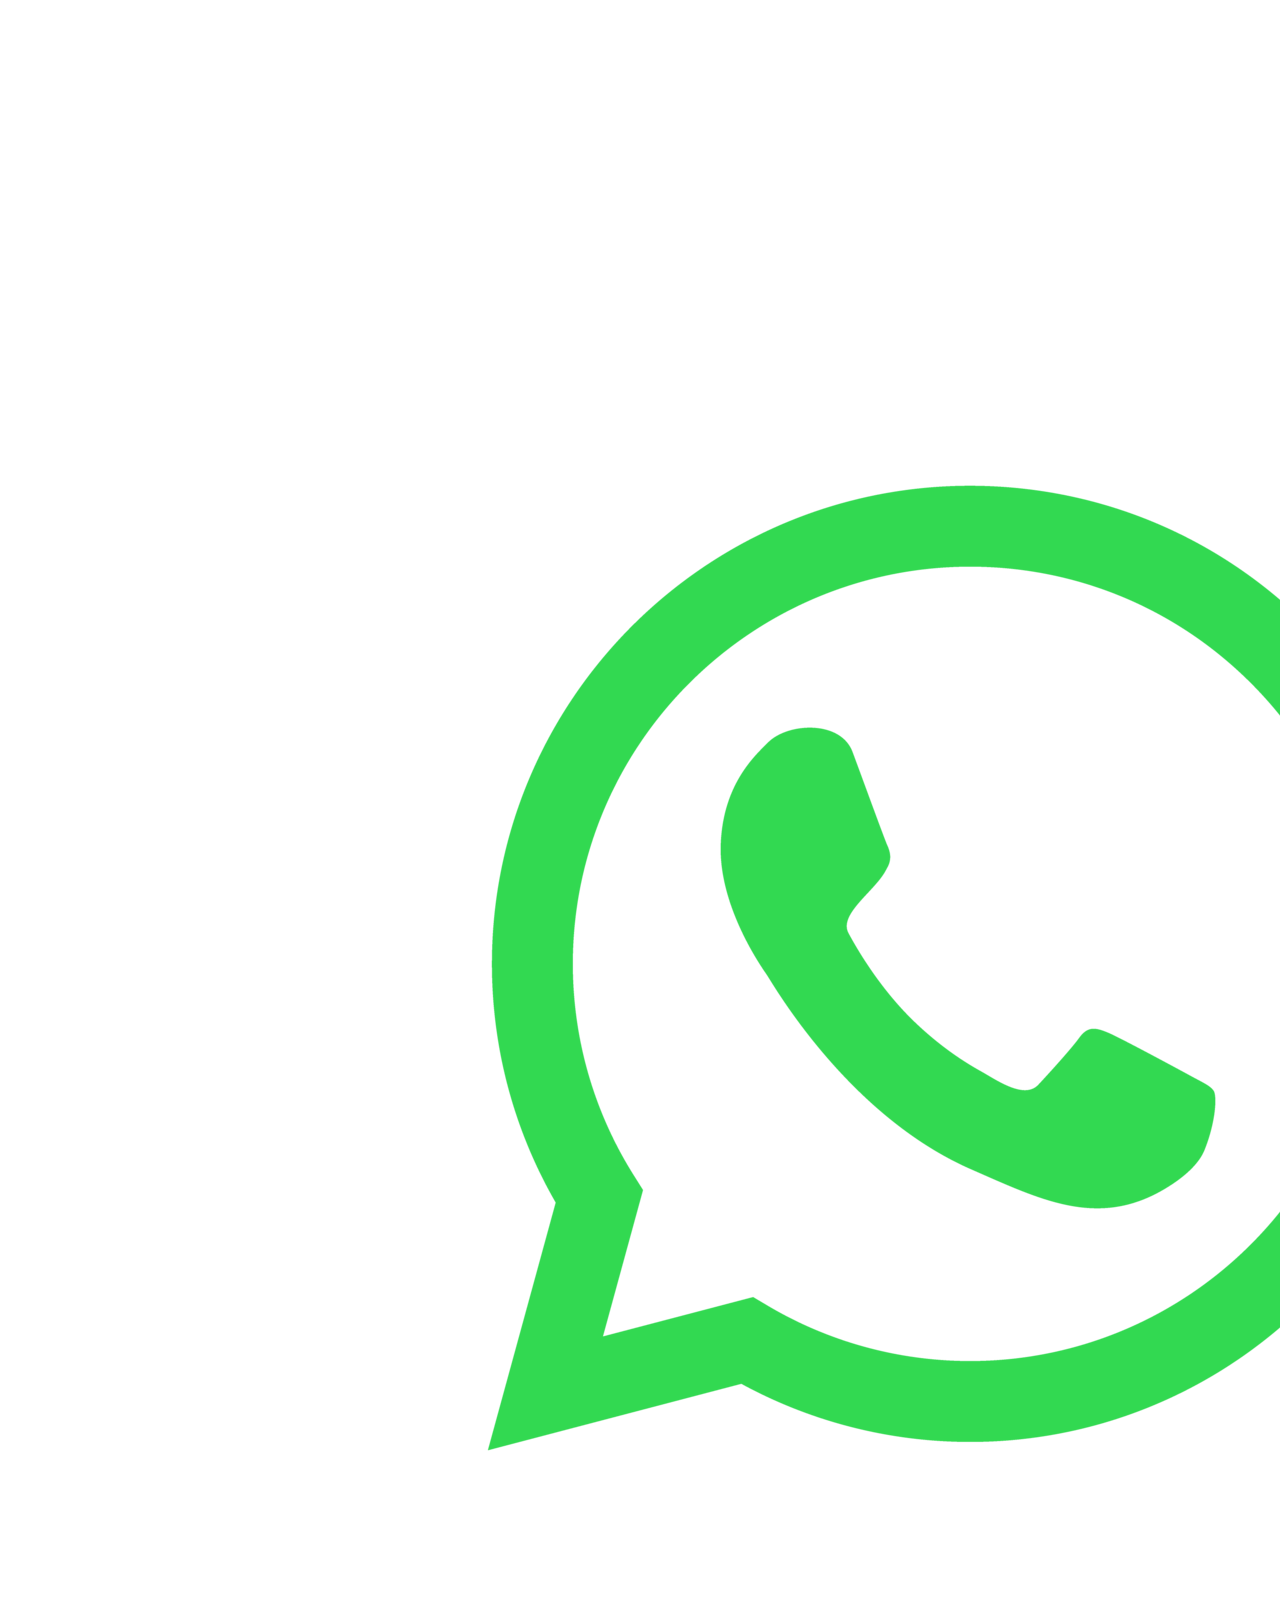
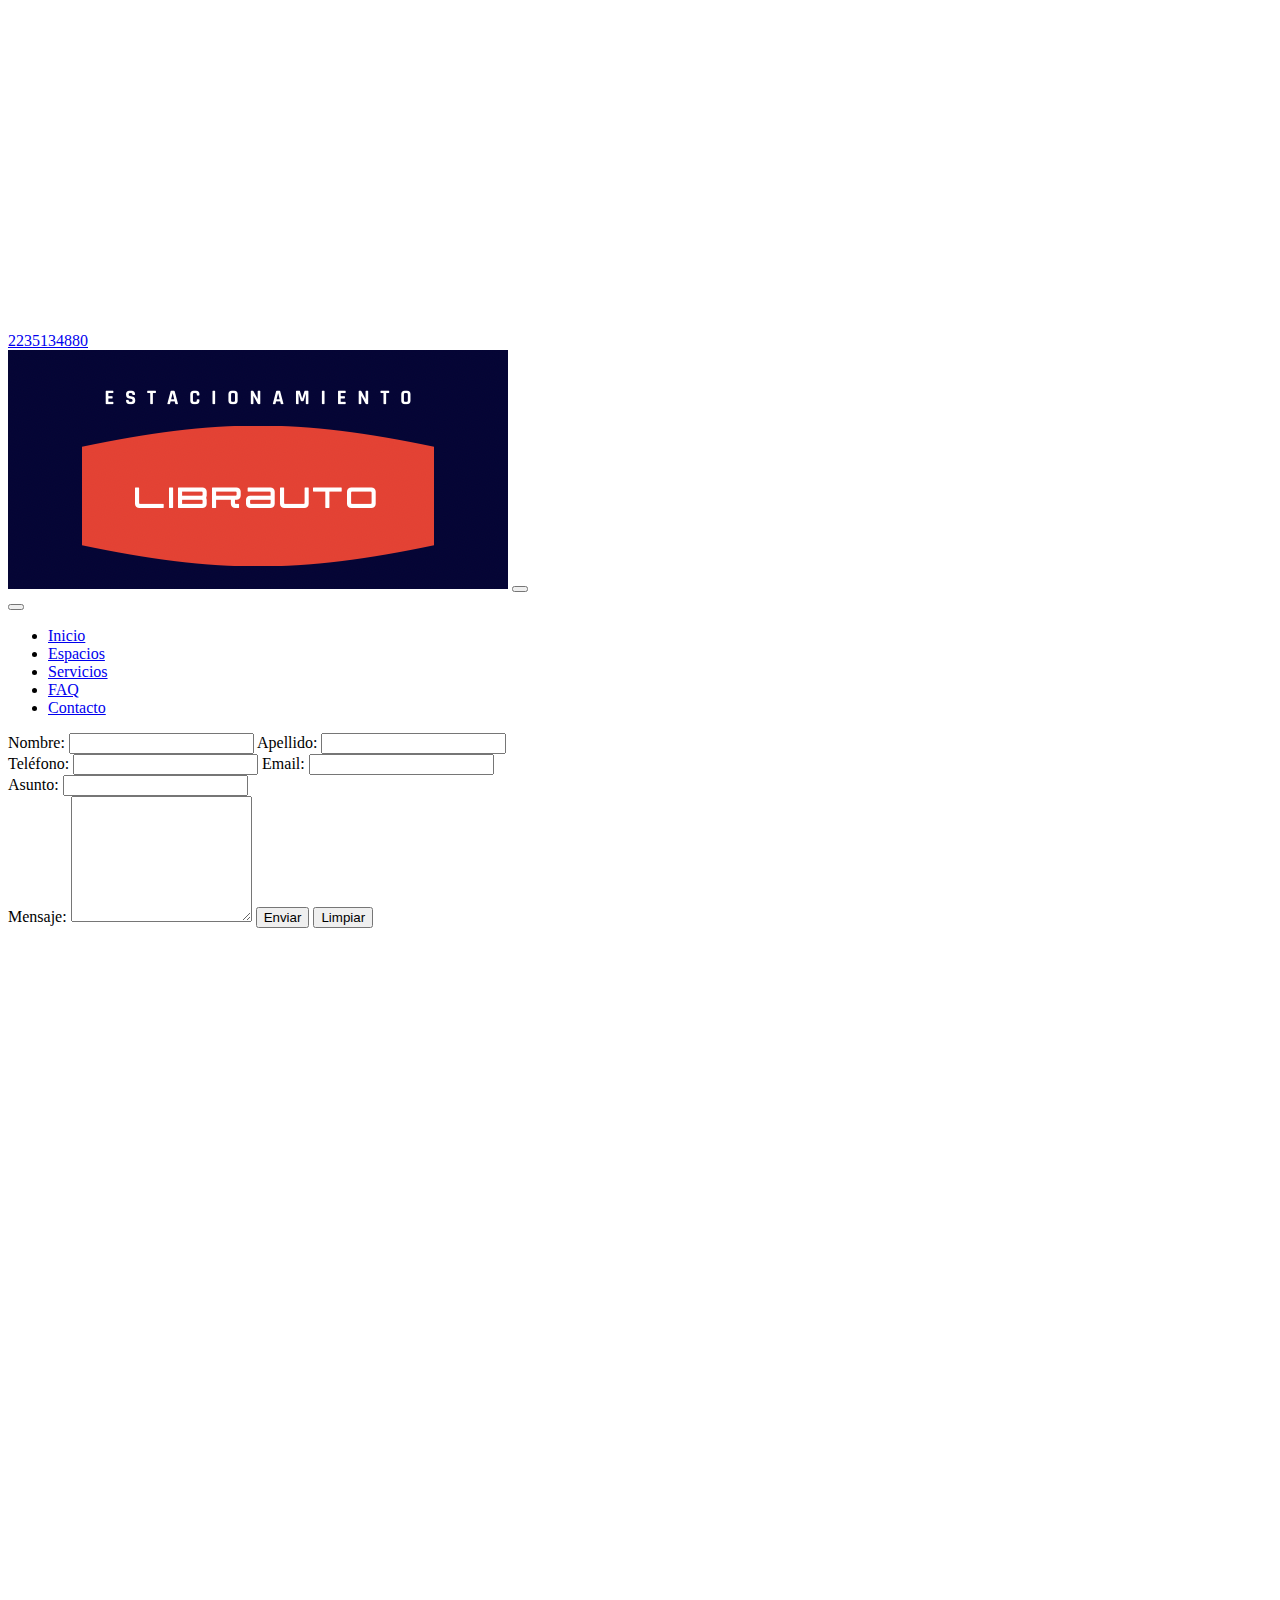
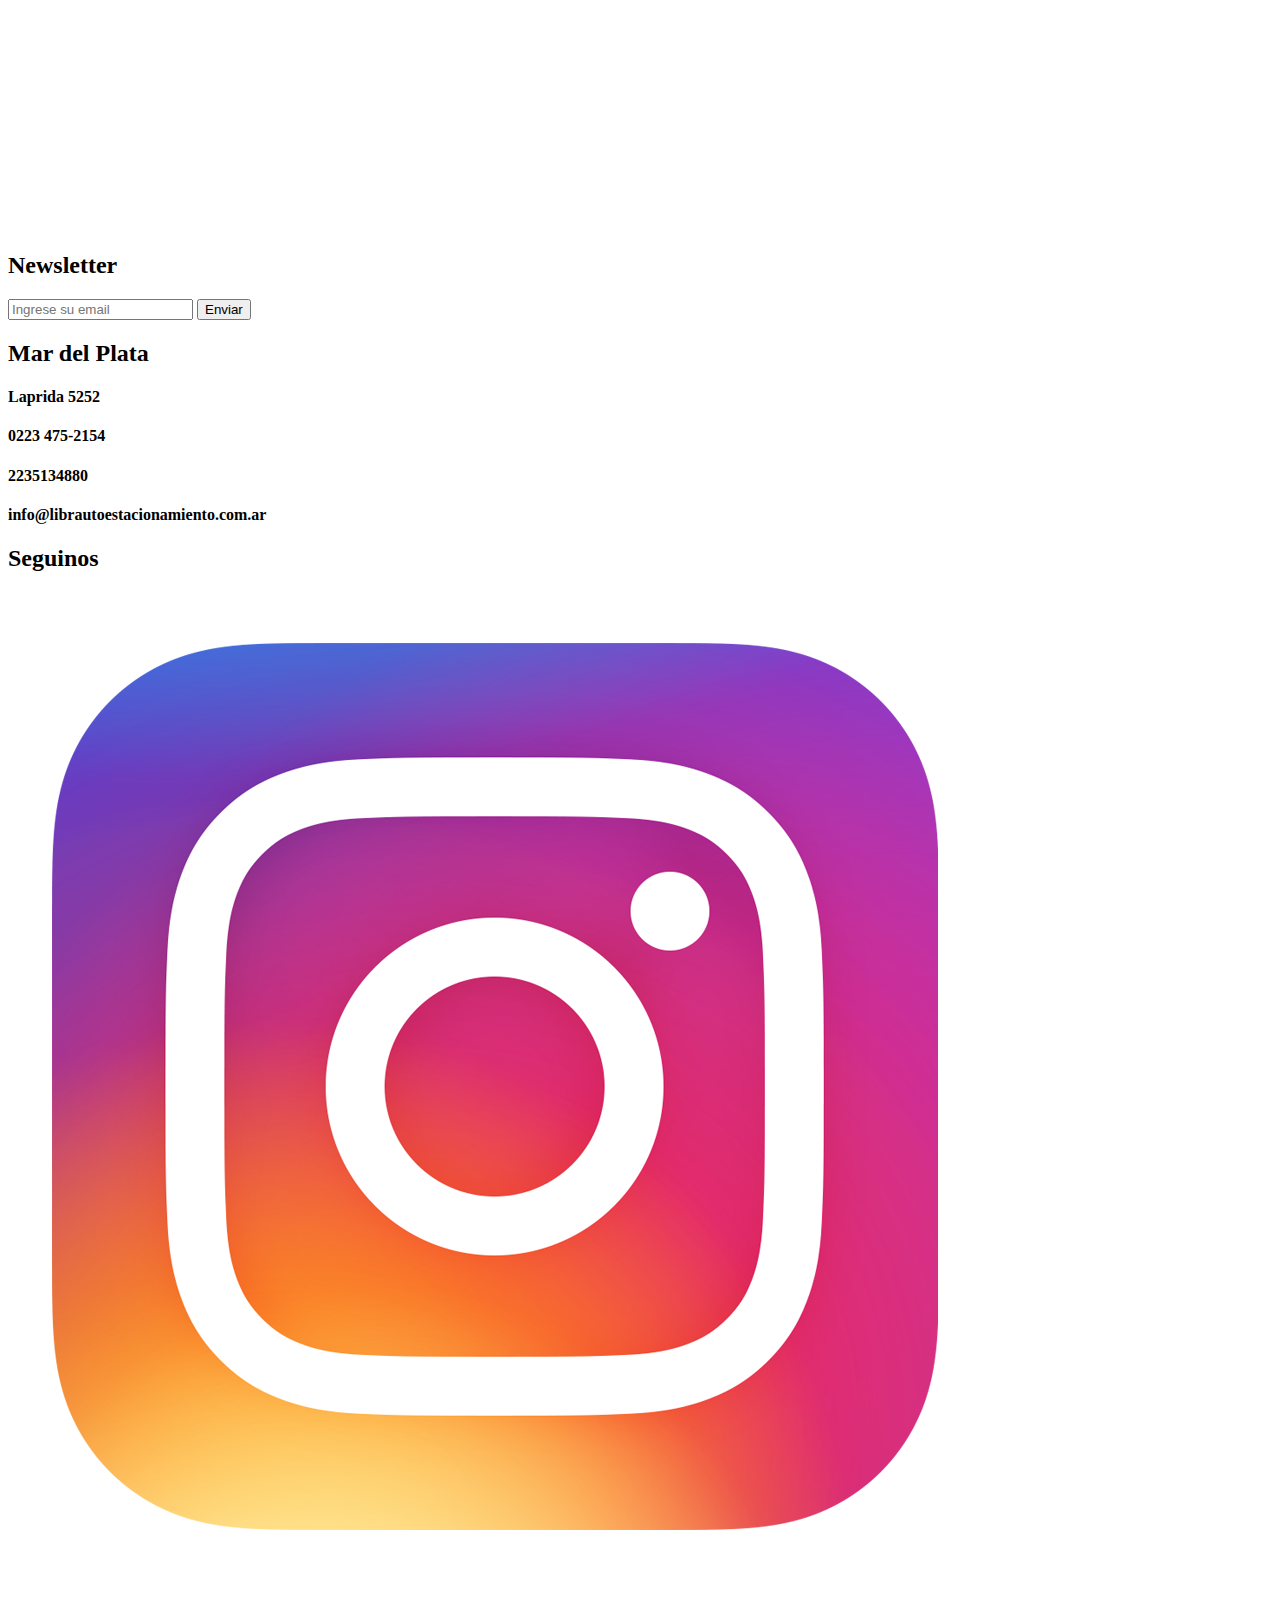
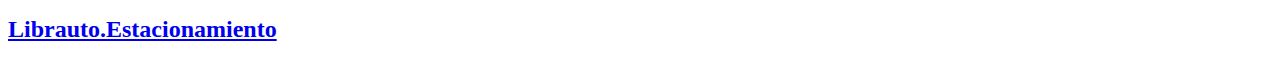
==== pages/Contacto.html @ 682a1586 "Se agregaron meta description y keywords en los htmls" ====
<!DOCTYPE html>
<html lang="en">
<head>
    <meta charset="UTF-8">
    <meta name="viewport" content="width=device-width, initial-scale=1.0">
    <link href="https://cdn.jsdelivr.net/npm/bootstrap@5.3.2/dist/css/bootstrap.min.css" rel="stylesheet" integrity="sha384-T3c6CoIi6uLrA9TneNEoa7RxnatzjcDSCmG1MXxSR1GAsXEV/Dwwykc2MPK8M2HN" crossorigin="anonymous">
    <title>Contacto - Estacionamiento Librauto</title>
    <meta name="description" content="Contáctanos para obtener más información sobre nuestros servicios de estacionamiento y seguridad! Estamos aquí para responder a tus preguntas y necesidades.">
    <meta name="keywords" content="Contacto estacionamiento, Información de contacto, Servicios de estacionamiento, Consultas de estacionamiento, Contactar con nosotros.">
    <link rel="shortcut icon" href="../favicon.ico" type="image/x-icon">
    <link rel="stylesheet" href="../styles/styles.css">
    <link rel="stylesheet"href="https://cdnjs.cloudflare.com/ajax/libs/animate.css/4.1.1/animate.min.css"/>
</head>
<body>
    <header class="header">
        <nav class="navbar navbar-dark navbar-custom fixed-top">
            <div class="container-fluid">
                <div class="d-flex align-items-center">
                    <a href="https://api.whatsapp.com/send?phone=+5492235134880&text=¡Hola! Estoy interesado en el servicio." target="_blank">
                        <img src="../imagenes/whatsapp-logo-whatsapp-icon-whatsapp-transparent-free-png.webp" alt="Logo de WhatsApp" class="logowhatsapp animate__animated animate__pulse">
                    </a>
                    <a href="https://api.whatsapp.com/send?phone=+5492235134880&text=¡Hola! Estoy interesado en el servicio." target="_blank" class="telefono">2235134880</a>
                </div>
                <a class="navbar-brand" href="../index.html"><img src="../imagenes/Logo principal.png" alt="Logo de Estacionamiento" class="logoprincipal"></a>
                <button class="navbar-toggler" type="button" data-bs-toggle="offcanvas" data-bs-target="#offcanvasDarkNavbar" aria-controls="offcanvasDarkNavbar" aria-label="Toggle navigation">
                    <span class="navbar-toggler-icon"></span>
                </button>
              <div class="offcanvas offcanvas-end text-bg-dark" tabindex="-1" id="offcanvasDarkNavbar" aria-labelledby="offcanvasDarkNavbarLabel">
                <div class="offcanvas-header">
                  <button type="button" class="btn-close btn-close-white" data-bs-dismiss="offcanvas" aria-label="Close"></button>
                </div>
                <div class="offcanvas-body">
                  <ul class="navbar-nav justify-content-end flex-grow-1 pe-3">
                    <li class="nav-item">
                      <a class="nav-link" aria-current="page" href="../index.html">Inicio</a>
                    </li>
                    <li class="nav-item">
                      <a class="nav-link" href="../pages/Espacios.html">Espacios</a>
                    </li>
                    <li class="nav-item">
                        <a class="nav-link" href="../pages/Servicios.html">Servicios</a>
                    </li>
                    <li class="nav-item">
                        <a class="nav-link" href="../pages/FAQ.html">FAQ</a>
                    </li>
                    <li class="nav-item">
                        <a class="nav-link active" href="../pages/Contacto.html">Contacto</a>
                    </li>
                  </ul>
                </div>
              </div>
            </div>
          </nav>
    </header>
    <main >
       <div class="main-contact">
        <form action="">
            <label for="nombre">Nombre:</label>
            <input type="text" id="nombre" name="nombre" required>
            <label for="apellido">Apellido:</label>
            <input type="text" id="apellido" name="apellido" required>
            <br>
            <label for="telefono">Teléfono:</label>
            <input type="tel" id="telefono" name="telefono" required>
            <label for="email">Email:</label>
            <input type="email" id="email" name="email" required>
            <br>
            <label for="asunto">Asunto:</label>
            <input type="text" id="asunto" name="asunto" required>
            <br>
            <label for="mensaje">Mensaje:</label>
            <textarea id="mensaje" name="mensaje" rows="8" required></textarea>
            <input type="submit" value="Enviar">
            <input type="reset" value="Limpiar">
        </form>
        <iframe src="https://www.google.com/maps/embed?pb=!1m18!1m12!1m3!1d3143.524740063684!2d-57.581025949088115!3d-38.01154457319021!2m3!1f0!2f0!3f0!3m2!1i1024!2i768!4f13.1!3m3!1m2!1s0x9584deb89de830d3%3A0xe1a0d402e5dc899!2sLaprida%205252%2C%20B7602FMB%20Mar%20del%20Plata%2C%20Provincia%20de%20Buenos%20Aires!5e0!3m2!1ses!2sar!4v1694803906794!5m2!1ses!2sar" width="1280" height="900" style="border:0;" allowfullscreen="" loading="lazy" referrerpolicy="no-referrer-when-downgrade" class=" iframe"></iframe>
       </div>
    </main>
    <footer class="footer">
        <section class="div-footer">
            <article class="newsletter">
                <h2>Newsletter</h2>
                <form action="" class="newsletter-form">
                    <input type="email" placeholder="Ingrese su email">
                    <input type="submit" value="Enviar" class="boton-enviar-newslleter">
                </form>
            </article>
            <article class="contacto">
                <h2>Mar del Plata</h2>
                <h4>Laprida 5252</h4>
                <h4>0223 475-2154</h4>
                <h4>2235134880</h4>
                <h4>info@librautoestacionamiento.com.ar</h4>
            </article>
            <article class="redes-sociales">
                <h2>Seguinos</h2>
                <div class="redes-content">
                    <a href="https://www.instagram.com" target="_blank">
                        <img src="../imagenes/instagram logo.png" alt="Instagram"></a>
                    <a href="https://www.instagram.com" target="_blank" class="instagramuser"><h2>Librauto.Estacionamiento</h2></a>
                </div>
            </article>
        </section>
    </footer>
    <script src="https://cdn.jsdelivr.net/npm/bootstrap@5.3.2/dist/js/bootstrap.bundle.min.js" integrity="sha384-C6RzsynM9kWDrMNeT87bh95OGNyZPhcTNXj1NW7RuBCsyN/o0jlpcV8Qyq46cDfL" crossorigin="anonymous"></script>
</body>
</html>
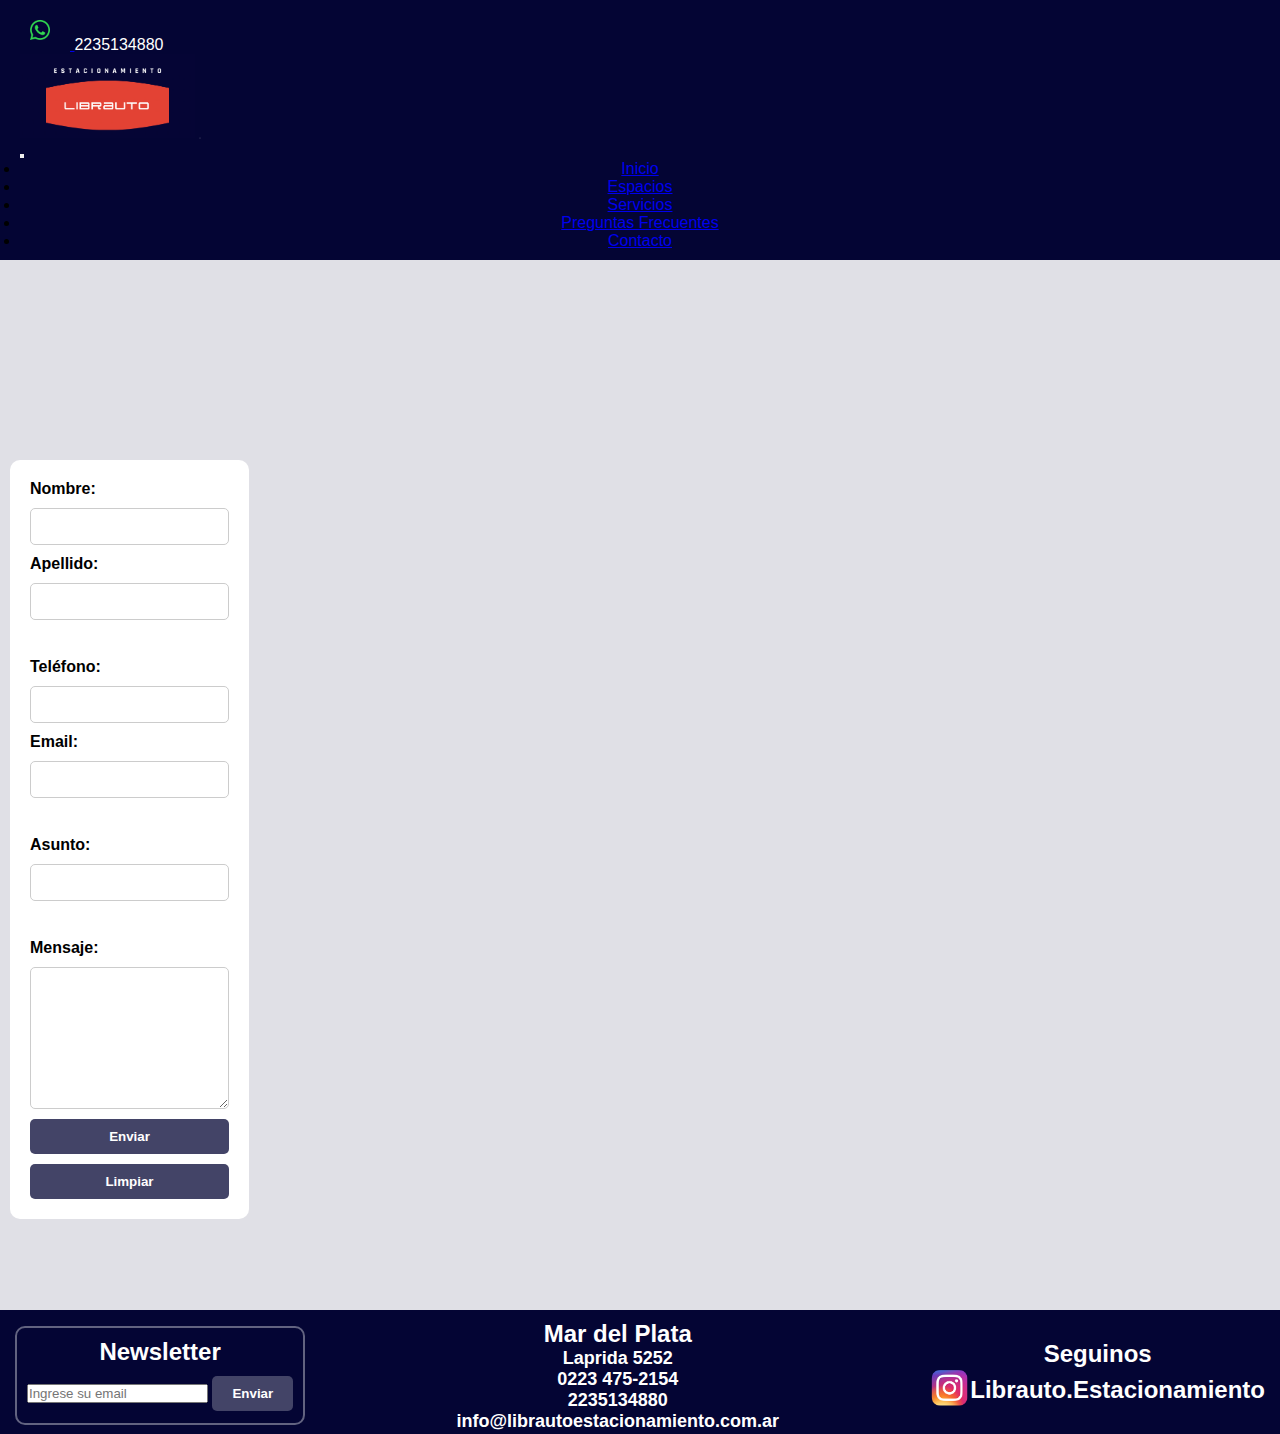
==== commit 0fd77315: "Se corrigio margen blanco que sucedia al plegar el acordeon de FAQ, y se cambio en menu desplegable " ====
--- a/pages/Contacto.html
+++ b/pages/Contacto.html
@@ -5,10 +5,8 @@
     <meta name="viewport" content="width=device-width, initial-scale=1.0">
     <link href="https://cdn.jsdelivr.net/npm/bootstrap@5.3.2/dist/css/bootstrap.min.css" rel="stylesheet" integrity="sha384-T3c6CoIi6uLrA9TneNEoa7RxnatzjcDSCmG1MXxSR1GAsXEV/Dwwykc2MPK8M2HN" crossorigin="anonymous">
     <title>Contacto - Estacionamiento Librauto</title>
-    <meta name="description" content="Contáctanos para obtener más información sobre nuestros servicios de estacionamiento y seguridad! Estamos aquí para responder a tus preguntas y necesidades.">
-    <meta name="keywords" content="Contacto estacionamiento, Información de contacto, Servicios de estacionamiento, Consultas de estacionamiento, Contactar con nosotros.">
     <link rel="shortcut icon" href="../favicon.ico" type="image/x-icon">
-    <link rel="stylesheet" href="../styles/styles.css">
+    <link rel="stylesheet" href="../css/styles.css">
     <link rel="stylesheet"href="https://cdnjs.cloudflare.com/ajax/libs/animate.css/4.1.1/animate.min.css"/>
 </head>
 <body>
@@ -41,7 +39,7 @@
                         <a class="nav-link" href="../pages/Servicios.html">Servicios</a>
                     </li>
                     <li class="nav-item">
-                        <a class="nav-link" href="../pages/FAQ.html">FAQ</a>
+                        <a class="nav-link" href="../pages/FAQ.html">Preguntas Frecuentes</a>
                     </li>
                     <li class="nav-item">
                         <a class="nav-link active" href="../pages/Contacto.html">Contacto</a>
--- a/css/styles.css
+++ b/css/styles.css
@@ -0,0 +1,482 @@
+@charset "UTF-8";
+* {
+  padding: 0;
+  margin: 0;
+  box-sizing: border-box;
+}
+
+body {
+  font-family: "Roboto", sans-serif;
+}
+
+.navbar-custom {
+  background-color: #040534;
+  padding: 10px 20px;
+}
+.navbar-custom .offcanvas-body {
+  background-color: #040534;
+}
+.navbar-custom .offcanvas-body ul.navbar-nav {
+  text-align: center;
+}
+.navbar-custom .offcanvas-header {
+  background-color: #040534;
+}
+.navbar-custom div .navbar-toggler {
+  border: 1px solid #040534;
+  border-radius: 2px;
+}
+.navbar-custom .logoprincipal {
+  height: auto;
+  width: 175px;
+}
+.navbar-custom .logowhatsapp {
+  width: 40px;
+  height: 40px;
+  margin-right: 10px;
+}
+.navbar-custom .logowhatsapp:hover {
+  animation: pulse 0.5s infinite;
+}
+.navbar-custom .telefono {
+  text-decoration: none;
+  color: #fff;
+}
+
+@keyframes pulse {
+  0% {
+    transform: scale(1);
+  }
+  50% {
+    transform: scale(3);
+  }
+  100% {
+    transform: scale(1);
+  }
+}
+/* Diseño footer */
+.footer {
+  background-color: #040534;
+  padding: 10px 15px 2px 15px;
+  color: #fff;
+}
+.footer .div-footer {
+  display: flex;
+  justify-content: space-between;
+  align-items: center;
+}
+.footer .div-footer article h4, .footer .div-footer article h3 {
+  font-size: large;
+}
+.footer .div-footer article h2 {
+  font-size: 1.5rem;
+}
+.footer .div-footer .contacto {
+  text-align: center;
+}
+.footer .div-footer .redes-sociales {
+  text-align: center;
+}
+.footer .div-footer .redes-sociales h2 {
+  text-align: center;
+}
+.footer .div-footer .redes-sociales .redes-content {
+  display: flex;
+  align-items: center;
+  justify-content: center;
+}
+.footer .div-footer .redes-sociales .redes-content h3 {
+  margin-right: 10px;
+}
+.footer .div-footer .redes-sociales .redes-content img {
+  height: 40px;
+  width: 40px;
+}
+.footer .div-footer .redes-sociales .redes-content .instagramuser {
+  text-decoration: none;
+  color: #fff;
+}
+
+.newsletter {
+  border: 2px solid #626380;
+  border-radius: 10px;
+  padding: 10px;
+  max-width: fit-content;
+  text-align: left;
+}
+.newsletter h2 {
+  text-align: center;
+}
+.newsletter .newsletter-form input[type=email] {
+  margin-bottom: 10px;
+}
+.newsletter .newsletter-form .boton-enviar-newslleter {
+  background-color: #434467;
+  color: #fff;
+  padding: 10px 20px;
+  text-decoration: none;
+  border-radius: 5px;
+  font-weight: bold;
+  cursor: pointer;
+  margin: 10px auto 0;
+  border: #040534;
+}
+.newsletter .newsletter-form .boton-enviar-newslleter:hover {
+  background-color: #23244D;
+}
+
+/* Estilos del main de index.html*/
+.main {
+  background-color: #E0E0E6;
+  text-align: center;
+}
+.main img {
+  width: 100%;
+  max-height: 40vh;
+  height: auto;
+  object-fit: cover;
+}
+.main .titulo {
+  padding-top: 25px;
+}
+.main .articulos-content {
+  display: flex;
+  justify-content: space-between;
+  padding: 50px 200px 50px 200px;
+}
+.main .article {
+  border: 2px solid #626380;
+  border-radius: 10px;
+  padding: 20px;
+  flex: 1;
+  max-width: 300px;
+  text-align: center;
+}
+.main .custom-card {
+  border: 2px solid #626380;
+  border-radius: 10px;
+  background-color: transparent;
+  padding: 20px;
+  flex: 1;
+  max-width: 300px;
+  text-align: center;
+  display: flex;
+  flex-direction: column;
+  justify-content: space-between;
+  align-items: center;
+}
+.main .custom-card img {
+  max-width: 100px;
+  display: block;
+  margin: 0 auto 10px;
+}
+.main .custom-card .card-title {
+  font-size: 1.5rem;
+  margin: 0 0 10px;
+  text-align: center;
+  flex: 1;
+}
+.main .custom-card ul {
+  list-style: none;
+  padding: 0;
+  text-align: left;
+}
+.main .custom-card .card-body-custom {
+  padding: 0%;
+}
+.main .links {
+  display: flex;
+  width: 100%;
+}
+.main .links a {
+  flex: 1;
+}
+.main .links img {
+  width: 100%;
+  height: 30vh;
+  object-fit: cover;
+}
+
+/* Estilos del main de espacios.html*/
+.main-espacios {
+  background-color: #E0E0E6;
+  padding-bottom: 10px;
+}
+.main-espacios img {
+  width: 100%;
+  max-height: 40vh;
+  height: auto;
+  object-fit: cover;
+}
+.main-espacios ul {
+  list-style: none;
+  text-align: center;
+}
+.main-espacios h1 {
+  text-align: center;
+  font-size: 35px;
+}
+.main-espacios #carouselExampleIndicators {
+  max-width: 800px;
+  margin: 0 auto;
+}
+.main-espacios .carousel-item img {
+  width: 400px;
+  height: 500px;
+  object-fit: cover;
+}
+.main-espacios .container-button {
+  text-align: center;
+}
+.main-espacios .container-button .custom-button {
+  background-color: #434467;
+  color: #fff;
+  padding: 10px 20px;
+  text-decoration: none;
+  border-radius: 5px;
+  font-weight: bold;
+  cursor: pointer;
+  margin: 10px auto 0;
+  border: #040534;
+}
+.main-espacios .container-button .custom-button:hover {
+  background-color: #23244D;
+}
+
+/* Estilos de Servicios.html*/
+.main-servicios {
+  background-color: #E0E0E6;
+  padding-bottom: 20px;
+}
+.main-servicios img {
+  width: 100%;
+  max-height: 40vh;
+  height: auto;
+  object-fit: cover;
+}
+.main-servicios h1, .main-servicios h3 {
+  text-align: center;
+}
+.main-servicios .services {
+  display: flex;
+  flex-wrap: wrap;
+  justify-content: space-evenly;
+  align-items: center;
+  margin: 0px 15px 0px 15px;
+  gap: 10px;
+}
+.main-servicios .services .card {
+  border: 2px solid #626380;
+  border-radius: 10px;
+  padding: 20px;
+  background-color: transparent;
+}
+.main-servicios .services ul {
+  list-style: none;
+  padding-left: 0;
+  padding-top: 5px;
+}
+.main-servicios .custom-card-services {
+  height: 225px;
+}
+.main-servicios .custom-card-services .center-img {
+  max-width: 100px;
+  display: block;
+  margin: 0 auto 10px;
+}
+.main-servicios .custom-card-services .card-body {
+  padding: 5px 0px 5px 0px;
+}
+.main-servicios .custom-card-services .card-body .card-text {
+  text-align: center;
+}
+
+/* Estilos del FAQ*/
+.grid-container-faq {
+  display: grid;
+  height: 100vh;
+}
+.grid-container-faq .main-faq {
+  background-color: #E0E0E6;
+  padding: 60px 0px 100px 0px;
+}
+.grid-container-faq .main-faq .tittle-faq {
+  text-align: center;
+  padding: 0px 0px 35px 50px;
+  color: #040534;
+}
+.grid-container-faq .main-faq .tittle-faq .faq {
+  text-align: left;
+  padding-left: 15px;
+  padding-right: 15px;
+}
+.grid-container-faq .main-faq .tittle-faq .faq h2 {
+  font-size: 24px;
+  padding-left: 15px;
+}
+.grid-container-faq .main-faq .tittle-faq .faq .custom-accordion {
+  border-radius: 10px;
+  margin-bottom: 10px;
+  padding-left: 0;
+}
+.grid-container-faq .main-faq .tittle-faq .faq .custom-accordion .accordion-item {
+  border-radius: 10px;
+  margin-bottom: 10px;
+}
+.grid-container-faq .main-faq .tittle-faq .faq .custom-accordion .accordion-header-custom {
+  padding-left: 0;
+}
+
+/*Estilos de Contactos*/
+.main-contact {
+  background-color: #E0E0E6;
+  display: flex;
+  flex-direction: row;
+  align-items: center;
+  justify-content: space-around;
+  gap: 10px;
+  padding: 130px 10px 20px 10px;
+}
+.main-contact form {
+  background-color: #fff;
+  padding: 20px;
+  border-radius: 10px;
+  display: flex;
+  flex-direction: column;
+  gap: 10px;
+}
+.main-contact form label {
+  font-weight: bold;
+}
+.main-contact form input[type=text],
+.main-contact form input[type=tel],
+.main-contact form input[type=email],
+.main-contact form textarea {
+  padding: 10px;
+  border: 1px solid #ccc;
+  border-radius: 5px;
+}
+.main-contact form input[type=submit],
+.main-contact form input[type=reset] {
+  background-color: #434467;
+  color: #fff;
+  padding: 10px 20px;
+  text-decoration: none;
+  border-radius: 5px;
+  font-weight: bold;
+  cursor: pointer;
+  border: #040534;
+}
+.main-contact form input[type=submit]:hover,
+.main-contact form input[type=reset]:hover {
+  background-color: #23244D;
+}
+
+/* Estilos comunes para tamaños de pantalla entre 300px y 862px */
+/*Media query*/
+@media (max-width: 862px) and (min-width: 300px) {
+  /*Header*/
+  .navbar-custom .navbar-brand {
+    display: block;
+    text-align: center;
+    margin-top: 10px;
+  }
+  .navbar-custom .navbar-toggler {
+    display: block;
+    text-align: center;
+    margin-top: 10px;
+  }
+  .navbar-custom .d-flex.align-items-center {
+    flex-direction: column;
+    justify-content: center;
+    text-align: center;
+  }
+  .navbar-custom .container-fluid {
+    display: flex;
+    flex-wrap: nowrap;
+    justify-content: space-around;
+  }
+  .navbar-custom .logoprincipal {
+    height: auto;
+    width: 155px;
+    margin: 0px auto;
+  }
+  .navbar-custom .telefono {
+    font-size: 0.7rem;
+  }
+  /* Media query main index*/
+  .main .articulos-content {
+    padding: 10px;
+    gap: 5px;
+  }
+  .main .articulos-content .custom-card .card-body-custom {
+    font-size: x-small;
+    padding: 10px 2px 0px 2px;
+  }
+  .main .articulos-content .custom-card .card-body-custom h5 {
+    font-size: small;
+  }
+  .main .links img {
+    height: auto;
+  }
+  /* Media query para FAQ*/
+  .main-faq {
+    padding-top: 35px;
+  }
+  .tittle-faq {
+    padding: 0px 0px 20px 10px;
+  }
+  .main-contact {
+    display: block;
+  }
+  /* Media query footer */
+  .footer .div-footer {
+    display: flex;
+    flex-direction: column;
+  }
+  .footer .div-footer article {
+    text-align: center;
+  }
+  .footer .div-footer article h2 {
+    margin-bottom: 0;
+  }
+  .footer .div-footer article h4 {
+    font-size: medium;
+  }
+  .footer .div-footer article input {
+    padding-top: 5px;
+    padding-bottom: 5px;
+  }
+  .footer .div-footer article .newsletter-form .boton-enviar-newslleter {
+    margin: 0;
+  }
+  .footer .div-footer .redes-sociales h2 {
+    font-size: medium;
+  }
+  /*Media query FAQ*/
+  .grid-container-faq .main-faq {
+    padding-top: 35px;
+  }
+  .grid-container-faq .main-faq .tittle-faq {
+    padding: 0px 35px 20px 10px;
+  }
+  .grid-container-faq .main-faq .faq {
+    padding-left: 5px;
+    padding-right: 5px;
+  }
+  .iframe {
+    width: 100%;
+    height: 100vh;
+  }
+}
+@media (max-width: 862px) and (min-width: 300px) and (max-width: 352px) and (min-width: 300px) {
+  .navbar-custom .container-fluid {
+    padding-right: 0px;
+    padding-left: 0px;
+  }
+  .navbar-custom .navbar-custom {
+    padding: 5px 5px;
+  }
+}
+
+/*# sourceMappingURL=styles.css.map */
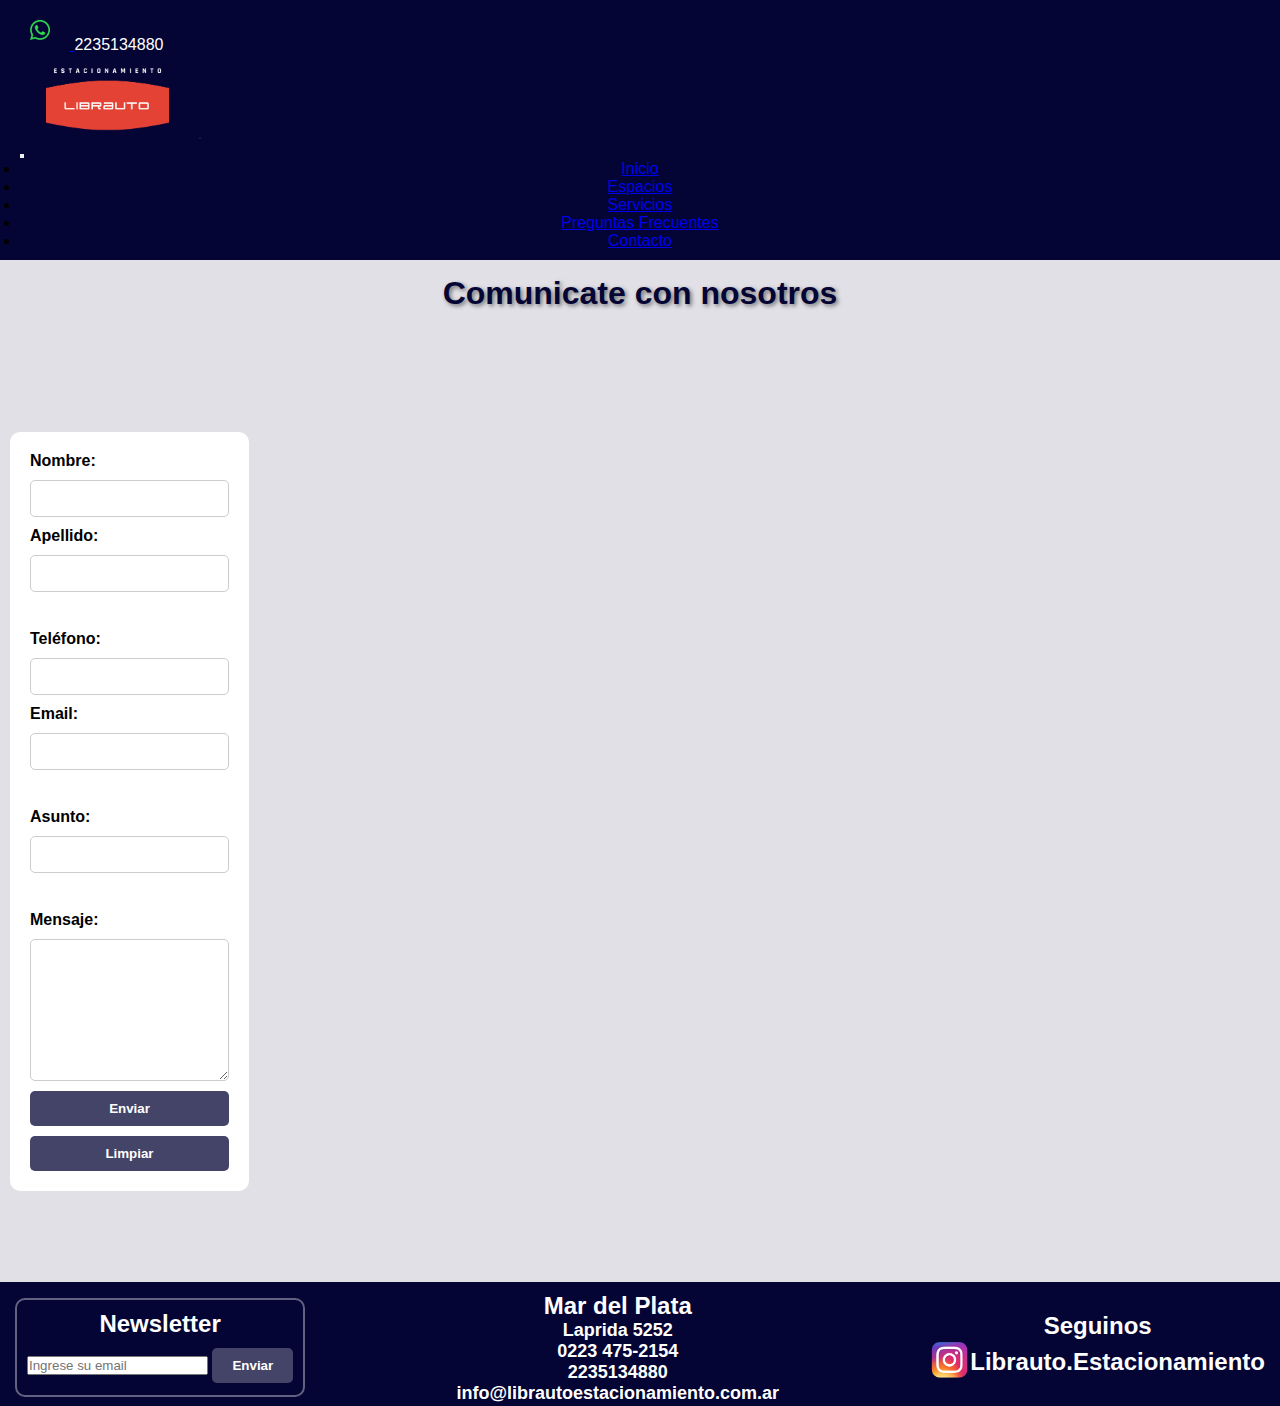
==== commit 6505e49d: "se agrego h1 en seccion contacto, y sombra y color en todos los h1" ====
--- a/pages/Contacto.html
+++ b/pages/Contacto.html
@@ -5,13 +5,15 @@
     <meta name="viewport" content="width=device-width, initial-scale=1.0">
     <link href="https://cdn.jsdelivr.net/npm/bootstrap@5.3.2/dist/css/bootstrap.min.css" rel="stylesheet" integrity="sha384-T3c6CoIi6uLrA9TneNEoa7RxnatzjcDSCmG1MXxSR1GAsXEV/Dwwykc2MPK8M2HN" crossorigin="anonymous">
     <title>Contacto - Estacionamiento Librauto</title>
+    <meta name="description" content="Contáctanos para obtener más información sobre nuestros servicios de estacionamiento y seguridad! Estamos aquí para responder a tus preguntas y necesidades.">
+    <meta name="keywords" content="Contacto estacionamiento, Información de contacto, Servicios de estacionamiento, Consultas de estacionamiento, Contactar con nosotros.">
     <link rel="shortcut icon" href="../favicon.ico" type="image/x-icon">
     <link rel="stylesheet" href="../css/styles.css">
     <link rel="stylesheet"href="https://cdnjs.cloudflare.com/ajax/libs/animate.css/4.1.1/animate.min.css"/>
 </head>
 <body>
     <header class="header">
-        <nav class="navbar navbar-dark navbar-custom fixed-top">
+        <nav class="navbar navbar-dark navbar-custom">
             <div class="container-fluid">
                 <div class="d-flex align-items-center">
                     <a href="https://api.whatsapp.com/send?phone=+5492235134880&text=¡Hola! Estoy interesado en el servicio." target="_blank">
@@ -51,7 +53,8 @@
           </nav>
     </header>
     <main >
-       <div class="main-contact">
+        <h1 class="contact-tittle"><strong>Comunicate con nosotros</strong></h1>
+        <div class="main-contact">
         <form action="">
             <label for="nombre">Nombre:</label>
             <input type="text" id="nombre" name="nombre" required>
--- a/css/styles.css
+++ b/css/styles.css
@@ -9,6 +9,17 @@
   font-family: "Roboto", sans-serif;
 }
 
+@keyframes pulse {
+  0% {
+    transform: scale(1);
+  }
+  50% {
+    transform: scale(3);
+  }
+  100% {
+    transform: scale(1);
+  }
+}
 .navbar-custom {
   background-color: #040534;
   padding: 10px 20px;
@@ -36,24 +47,13 @@
   margin-right: 10px;
 }
 .navbar-custom .logowhatsapp:hover {
-  animation: pulse 0.5s infinite;
+  animation: pulse 1s infinite;
 }
 .navbar-custom .telefono {
   text-decoration: none;
   color: #fff;
 }
 
-@keyframes pulse {
-  0% {
-    transform: scale(1);
-  }
-  50% {
-    transform: scale(3);
-  }
-  100% {
-    transform: scale(1);
-  }
-}
 /* Diseño footer */
 .footer {
   background-color: #040534;
@@ -139,6 +139,10 @@
 .main .titulo {
   padding-top: 25px;
 }
+.main .titulo h1 {
+  text-shadow: 2px 2px 4px rgba(0, 0, 0, 0.5019607843);
+  color: #040534;
+}
 .main .articulos-content {
   display: flex;
   justify-content: space-between;
@@ -215,6 +219,8 @@
 .main-espacios h1 {
   text-align: center;
   font-size: 35px;
+  text-shadow: 2px 2px 4px rgba(0, 0, 0, 0.5019607843);
+  color: #040534;
 }
 .main-espacios #carouselExampleIndicators {
   max-width: 800px;
@@ -254,7 +260,12 @@
   height: auto;
   object-fit: cover;
 }
-.main-servicios h1, .main-servicios h3 {
+.main-servicios h1 {
+  text-align: center;
+  text-shadow: 2px 2px 4px rgba(0, 0, 0, 0.5019607843);
+  color: #040534;
+}
+.main-servicios h3 {
   text-align: center;
 }
 .main-servicios .services {
@@ -299,6 +310,7 @@
 .grid-container-faq .main-faq {
   background-color: #E0E0E6;
   padding: 60px 0px 100px 0px;
+  text-shadow: 2px 2px 4px rgba(0, 0, 0, 0.5019607843);
 }
 .grid-container-faq .main-faq .tittle-faq {
   text-align: center;
@@ -328,6 +340,15 @@
 }
 
 /*Estilos de Contactos*/
+.contact-tittle {
+  background-color: #E0E0E6;
+  padding-top: 15px;
+  text-align: center;
+  margin: 0;
+  text-shadow: 2px 2px 4px rgba(0, 0, 0, 0.5019607843);
+  color: #040534;
+}
+
 .main-contact {
   background-color: #E0E0E6;
   display: flex;
@@ -335,7 +356,7 @@
   align-items: center;
   justify-content: space-around;
   gap: 10px;
-  padding: 130px 10px 20px 10px;
+  padding: 50px 10px 20px 10px;
 }
 .main-contact form {
   background-color: #fff;
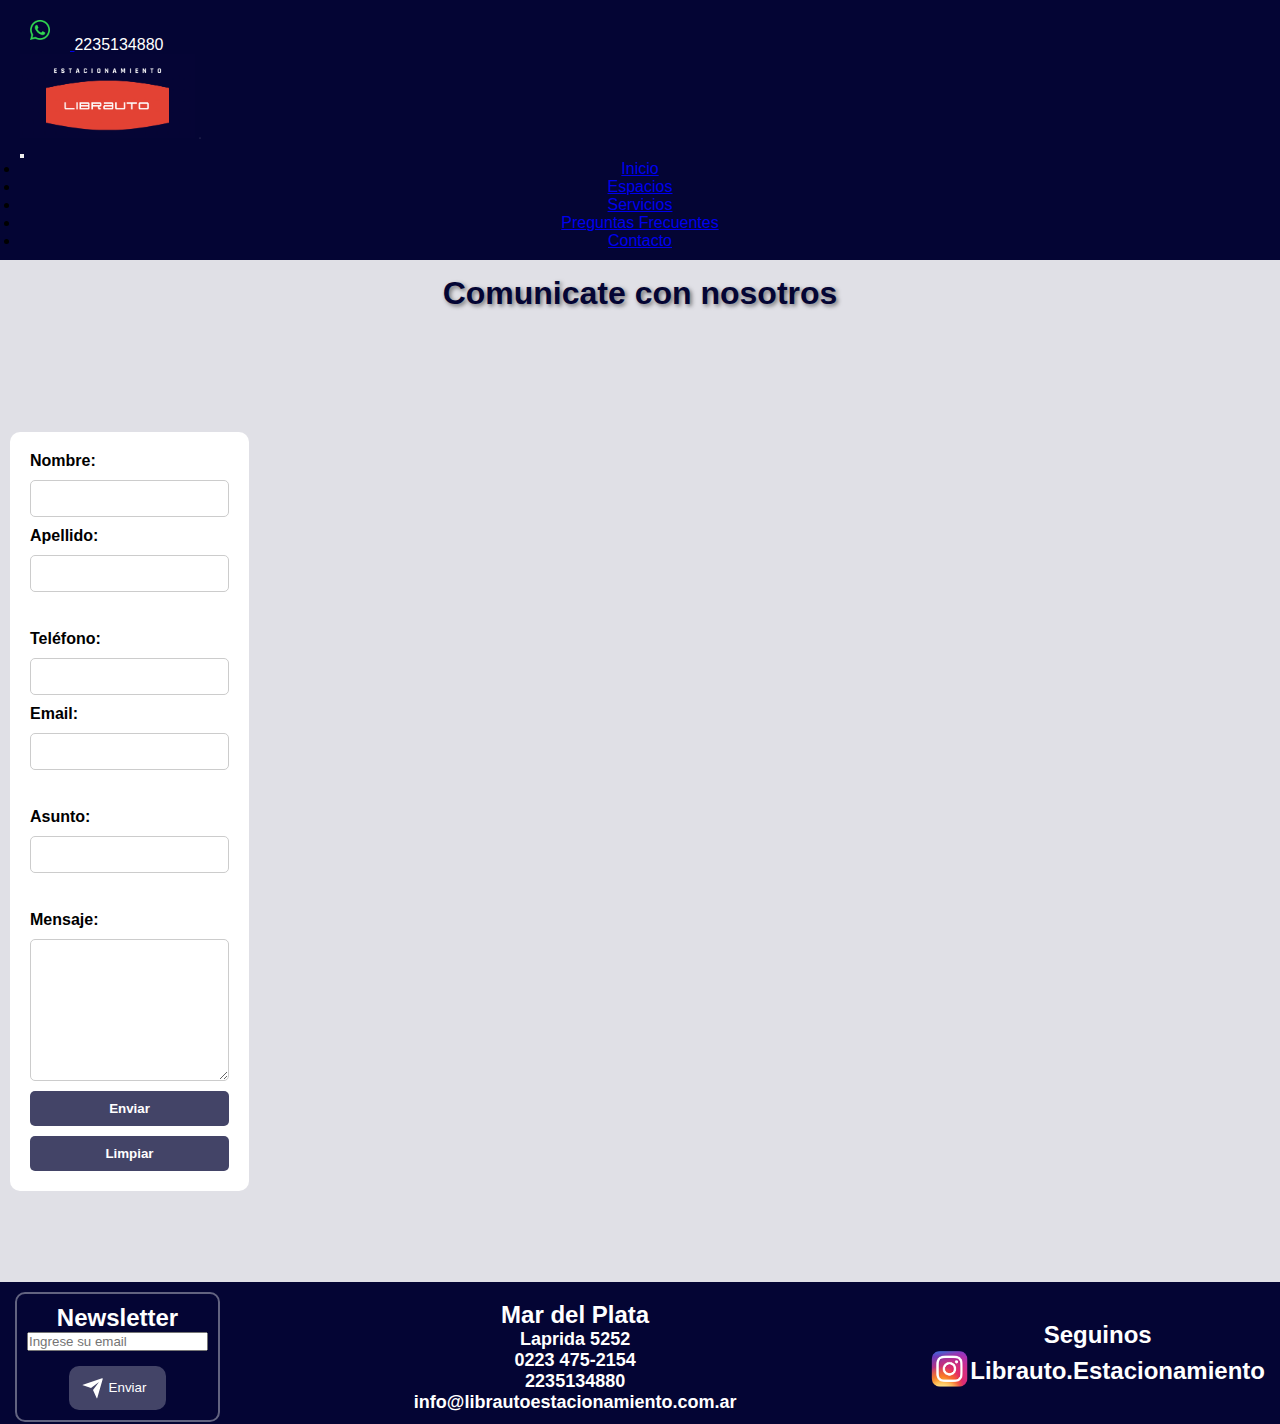
==== commit c1a5c8bc: "se cambio boton de enviar en footer" ====
--- a/pages/Contacto.html
+++ b/pages/Contacto.html
@@ -83,7 +83,24 @@
                 <h2>Newsletter</h2>
                 <form action="" class="newsletter-form">
                     <input type="email" placeholder="Ingrese su email">
-                    <input type="submit" value="Enviar" class="boton-enviar-newslleter">
+                    <button>
+                        <div class="svg-wrapper-1">
+                          <div class="svg-wrapper">
+                            <svg
+                              xmlns="http://www.w3.org/2000/svg"
+                              viewBox="0 0 24 24"
+                              width="24"
+                              height="24"
+                            ><path fill="none" d="M0 0h24v24H0z"></path>
+                              <path
+                                fill="currentColor"
+                                d="M1.946 9.315c-.522-.174-.527-.455.01-.634l19.087-6.362c.529-.176.832.12.684.638l-5.454 19.086c-.15.529-.455.547-.679.045L12 14l6-8-8 6-8.054-2.685z"
+                              ></path>
+                            </svg>
+                          </div>
+                        </div>
+                        <span>Enviar</span>
+                      </button>
                 </form>
             </article>
             <article class="contacto">
--- a/css/styles.css
+++ b/css/styles.css
@@ -9,6 +9,20 @@
   font-family: "Roboto", sans-serif;
 }
 
+body::-webkit-scrollbar {
+  width: 10px;
+}
+
+body::-webkit-scrollbar-track {
+  background: #E0E0E6;
+}
+
+body::-webkit-scrollbar-thumb {
+  background-color: #040534;
+  border-radius: 20px;
+  border: 3px solid #E0E0E6;
+}
+
 @keyframes pulse {
   0% {
     transform: scale(1);
@@ -110,21 +124,61 @@
 .newsletter .newsletter-form input[type=email] {
   margin-bottom: 10px;
 }
-.newsletter .newsletter-form .boton-enviar-newslleter {
-  background-color: #434467;
-  color: #fff;
+.newsletter .newsletter-form button {
+  background: #434467;
+  color: white;
   padding: 10px 20px;
-  text-decoration: none;
-  border-radius: 5px;
-  font-weight: bold;
+  padding-left: 12px;
+  margin: 5px auto 0;
+  display: flex;
+  align-items: center;
+  border: none;
+  border-radius: 10px;
+  overflow: hidden;
+  transition: all 0.2s;
   cursor: pointer;
-  margin: 10px auto 0;
-  border: #040534;
-}
-.newsletter .newsletter-form .boton-enviar-newslleter:hover {
-  background-color: #23244D;
-}
-
+}
+.newsletter .newsletter-form button :hover .svg-wrapper {
+  animation: fly-1 0.6s ease-in-out infinite alternate;
+}
+.newsletter .newsletter-form button span {
+  display: block;
+  margin-left: 0.3em;
+  transition: all 0.3s ease-in-out;
+}
+.newsletter .newsletter-form button span :hover {
+  transform: translateX(5em);
+}
+.newsletter .newsletter-form button svg {
+  display: block;
+  transform-origin: center center;
+  transition: transform 0.3s ease-in-out;
+}
+.newsletter .newsletter-form button:hover svg {
+  transform: translateX(1.2em) rotate(45deg) scale(1.1);
+}
+.newsletter .newsletter-form button:hover span {
+  transform: translateX(5em);
+}
+.newsletter .newsletter-form button:active {
+  transform: scale(0.95);
+}
+@keyframes fly-1 {
+  from {
+    transform: translateY(0.1em);
+  }
+  to {
+    transform: translateY(-0.1em);
+  }
+}
+
+/*.boton-enviar-newslleter  {
+            @include boton;
+            margin: 10px auto 0;
+            border: $color-fondo;
+            &:hover {
+                background-color: $color-boton-hover;
+            }*/
 /* Estilos del main de index.html*/
 .main {
   background-color: #E0E0E6;
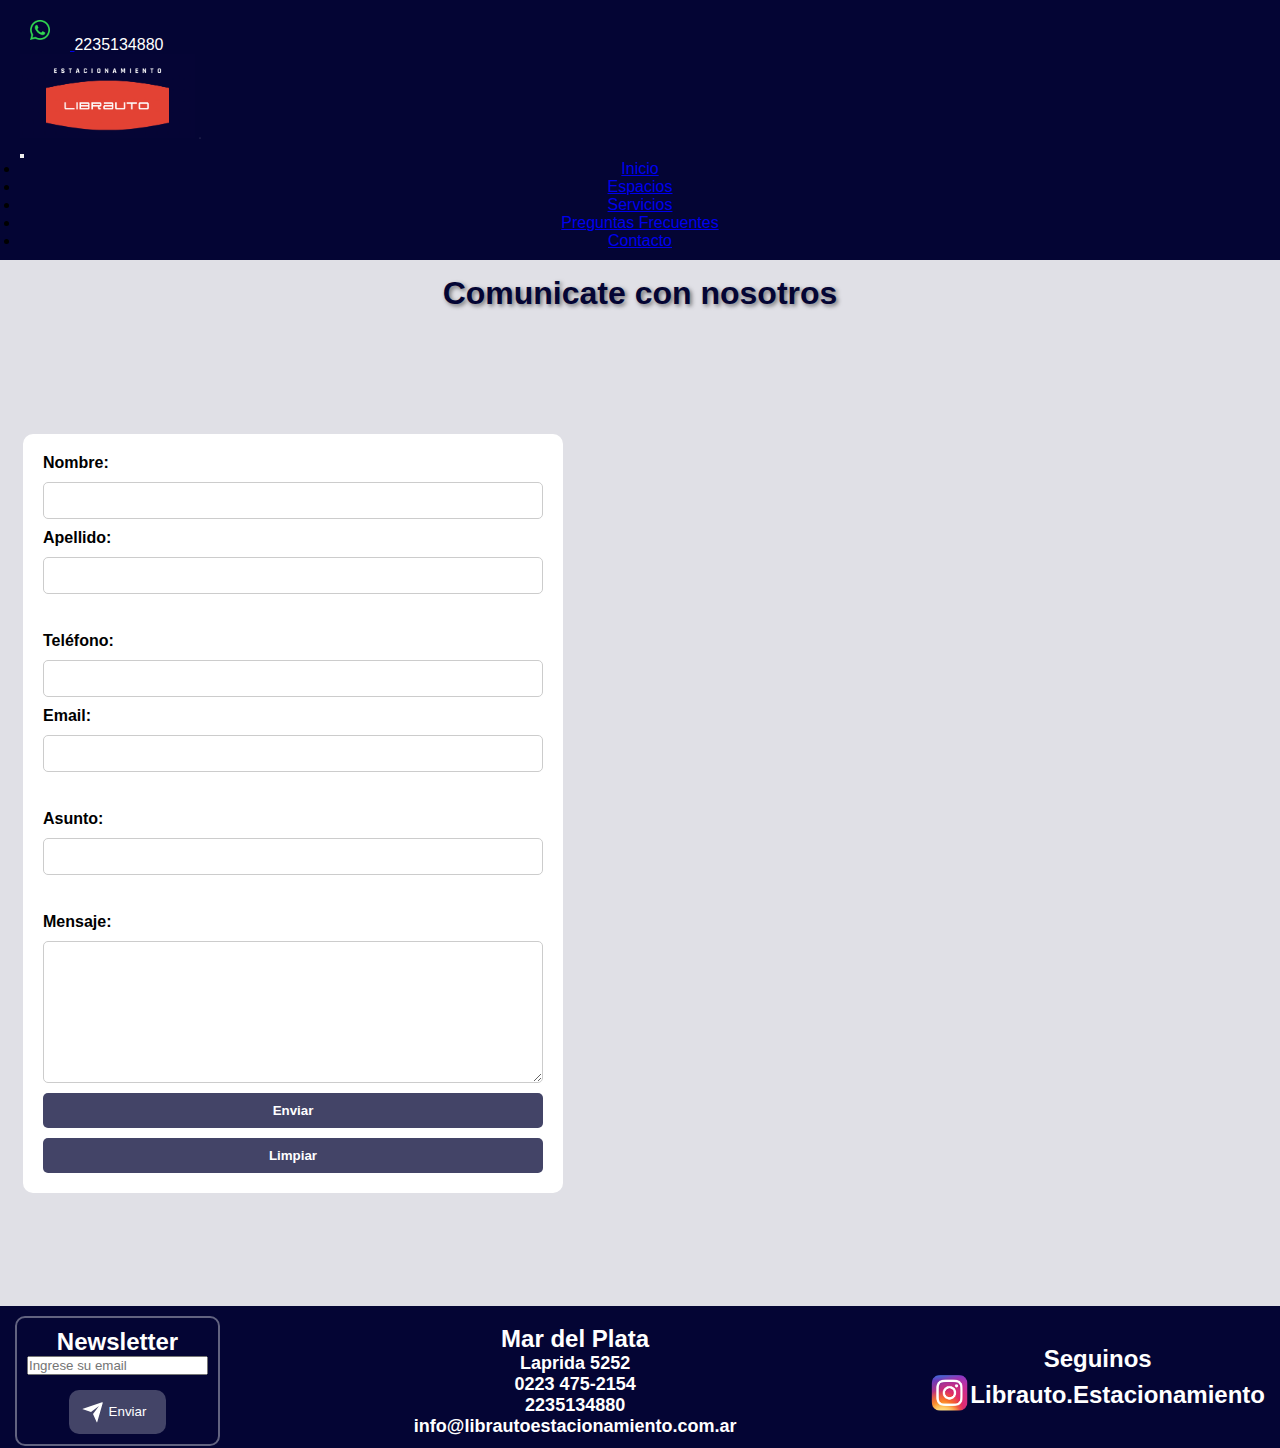
==== commit 720cbf2f: "se cambio tarjetas de index, de servicios, se organizo contacto y se le dio margin a elementos del f" ====
--- a/pages/Contacto.html
+++ b/pages/Contacto.html
@@ -74,7 +74,7 @@
             <input type="submit" value="Enviar">
             <input type="reset" value="Limpiar">
         </form>
-        <iframe src="https://www.google.com/maps/embed?pb=!1m18!1m12!1m3!1d3143.524740063684!2d-57.581025949088115!3d-38.01154457319021!2m3!1f0!2f0!3f0!3m2!1i1024!2i768!4f13.1!3m3!1m2!1s0x9584deb89de830d3%3A0xe1a0d402e5dc899!2sLaprida%205252%2C%20B7602FMB%20Mar%20del%20Plata%2C%20Provincia%20de%20Buenos%20Aires!5e0!3m2!1ses!2sar!4v1694803906794!5m2!1ses!2sar" width="1280" height="900" style="border:0;" allowfullscreen="" loading="lazy" referrerpolicy="no-referrer-when-downgrade" class=" iframe"></iframe>
+        <iframe src="https://www.google.com/maps/embed?pb=!1m18!1m12!1m3!1d3143.524740063684!2d-57.581025949088115!3d-38.01154457319021!2m3!1f0!2f0!3f0!3m2!1i1024!2i768!4f13.1!3m3!1m2!1s0x9584deb89de830d3%3A0xe1a0d402e5dc899!2sLaprida%205252%2C%20B7602FMB%20Mar%20del%20Plata%2C%20Provincia%20de%20Buenos%20Aires!5e0!3m2!1ses!2sar!4v1694803906794!5m2!1ses!2sar" style="border:0;" allowfullscreen="" loading="lazy" referrerpolicy="no-referrer-when-downgrade" class=" iframe"></iframe>
        </div>
     </main>
     <footer class="footer">
--- a/css/styles.css
+++ b/css/styles.css
@@ -183,6 +183,7 @@
 .main {
   background-color: #E0E0E6;
   text-align: center;
+  min-height: calc(100vh - 113.65px - 167.17px);
 }
 .main img {
   width: 100%;
@@ -200,7 +201,7 @@
 .main .articulos-content {
   display: flex;
   justify-content: space-between;
-  padding: 50px 200px 50px 200px;
+  margin: 50px 300px 50px 300px;
 }
 .main .article {
   border: 2px solid #626380;
@@ -211,9 +212,13 @@
   text-align: center;
 }
 .main .custom-card {
-  border: 2px solid #626380;
-  border-radius: 10px;
-  background-color: transparent;
+  background-color: rgba(98, 99, 128, 0.08);
+  border-bottom: 5px solid #626380;
+  border-right: 5px solid #626380;
+  border-top: 1px solid rgba(98, 99, 128, 0.08);
+  border-left: 1px solid rgba(98, 99, 128, 0.08);
+  border-radius: 10px;
+  transition: border 0.2s;
   padding: 20px;
   flex: 1;
   max-width: 300px;
@@ -225,7 +230,7 @@
 }
 .main .custom-card img {
   max-width: 100px;
-  display: block;
+  display: flex;
   margin: 0 auto 10px;
 }
 .main .custom-card .card-title {
@@ -259,6 +264,7 @@
 .main-espacios {
   background-color: #E0E0E6;
   padding-bottom: 10px;
+  min-height: calc(100vh - 113.65px - 167.17px);
 }
 .main-espacios img {
   width: 100%;
@@ -266,14 +272,44 @@
   height: auto;
   object-fit: cover;
 }
-.main-espacios ul {
-  list-style: none;
-  text-align: center;
-}
 .main-espacios h1 {
-  text-align: center;
   font-size: 35px;
+  text-align: center;
+  color: #040534;
   text-shadow: 2px 2px 4px rgba(0, 0, 0, 0.5019607843);
+  margin-bottom: 20px;
+  margin-top: 15px;
+}
+.main-espacios .titulo {
+  text-align: center;
+  padding: 20px;
+  display: flex;
+  gap: 15px;
+}
+.main-espacios .titulo article {
+  background-color: rgba(98, 99, 128, 0.08);
+  border-bottom: 5px solid #626380;
+  border-right: 5px solid #626380;
+  border-top: 1px solid rgba(98, 99, 128, 0.08);
+  border-left: 1px solid rgba(98, 99, 128, 0.08);
+  border-radius: 10px;
+  transition: border 0.2s;
+  padding: 5px;
+  margin-bottom: 20px;
+}
+.main-espacios .titulo article:hover {
+  border-top: 5px solid #626380;
+  border-left: 5px solid #626380;
+  border-bottom: 1px solid rgba(98, 99, 128, 0.08);
+  border-right: 1px solid rgba(98, 99, 128, 0.08);
+  border-radius: 10px;
+}
+.main-espacios .titulo article h2 {
+  font-size: 24px;
+  color: #040534;
+}
+.main-espacios .titulo article p {
+  font-size: 18px;
   color: #040534;
 }
 .main-espacios #carouselExampleIndicators {
@@ -285,26 +321,57 @@
   height: 500px;
   object-fit: cover;
 }
-.main-espacios .container-button {
-  text-align: center;
-}
-.main-espacios .container-button .custom-button {
+.main-espacios .boton-main {
+  text-align: center;
+  margin-top: 10px;
+}
+.main-espacios .boton-main .btn {
+  position: relative;
+  font-size: 17px;
+  text-align: center;
+  text-transform: uppercase;
+  text-decoration: none;
+  padding: 10px 20px;
+  display: inline-block;
+  border-radius: 5px;
+  transition: all 0.2s;
+  border: none;
+  font-family: sans-serif;
+  font-weight: 500;
+  color: #fff;
   background-color: #434467;
-  color: #fff;
-  padding: 10px 20px;
-  text-decoration: none;
-  border-radius: 5px;
-  font-weight: bold;
-  cursor: pointer;
-  margin: 10px auto 0;
-  border: #040534;
-}
-.main-espacios .container-button .custom-button:hover {
-  background-color: #23244D;
+}
+.main-espacios .boton-main .btn:hover {
+  transform: translateY(-3px);
+  box-shadow: 0 10px 20px rgba(0, 0, 0, 0.2);
+}
+.main-espacios .boton-main .btn:active {
+  transform: translateY(-1px);
+  box-shadow: 0 5px 10px rgba(0, 0, 0, 0.2);
+}
+.main-espacios .boton-main .btn::after {
+  content: "";
+  display: inline-block;
+  height: 100%;
+  width: 100%;
+  border-radius: 100px;
+  position: absolute;
+  top: 0;
+  left: 0;
+  z-index: -1;
+  transition: all 0.4s;
+}
+.main-espacios .boton-main .btn::after {
+  background-color: #434467;
+}
+.main-espacios .boton-main .btn:hover::after {
+  transform: scaleX(1.4) scaleY(1.6);
+  opacity: 0;
 }
 
 /* Estilos de Servicios.html*/
 .main-servicios {
+  min-height: calc(100vh - 113.65px - 167.17px);
   background-color: #E0E0E6;
   padding-bottom: 20px;
 }
@@ -318,9 +385,11 @@
   text-align: center;
   text-shadow: 2px 2px 4px rgba(0, 0, 0, 0.5019607843);
   color: #040534;
+  margin-top: 15px;
 }
 .main-servicios h3 {
   text-align: center;
+  margin: 20px;
 }
 .main-servicios .services {
   display: flex;
@@ -331,10 +400,14 @@
   gap: 10px;
 }
 .main-servicios .services .card {
-  border: 2px solid #626380;
-  border-radius: 10px;
+  background-color: rgba(98, 99, 128, 0.08);
+  border-bottom: 5px solid #626380;
+  border-right: 5px solid #626380;
+  border-top: 1px solid rgba(98, 99, 128, 0.08);
+  border-left: 1px solid rgba(98, 99, 128, 0.08);
+  border-radius: 10px;
+  transition: border 0.2s;
   padding: 20px;
-  background-color: transparent;
 }
 .main-servicios .services ul {
   list-style: none;
@@ -364,7 +437,6 @@
 .grid-container-faq .main-faq {
   background-color: #E0E0E6;
   padding: 60px 0px 100px 0px;
-  text-shadow: 2px 2px 4px rgba(0, 0, 0, 0.5019607843);
 }
 .grid-container-faq .main-faq .tittle-faq {
   text-align: center;
@@ -408,15 +480,16 @@
   display: flex;
   flex-direction: row;
   align-items: center;
-  justify-content: space-around;
-  gap: 10px;
-  padding: 50px 10px 20px 10px;
+  gap: 150px;
+  justify-content: center;
+  padding: 30px 0px 20px 0px;
 }
 .main-contact form {
   background-color: #fff;
   padding: 20px;
   border-radius: 10px;
   display: flex;
+  width: 60vh;
   flex-direction: column;
   gap: 10px;
 }
@@ -447,6 +520,12 @@
   background-color: #23244D;
 }
 
+.iframe {
+  width: 544px;
+  height: 944px;
+  border-radius: 10px;
+}
+
 /* Estilos comunes para tamaños de pantalla entre 300px y 862px */
 /*Media query*/
 @media (max-width: 862px) and (min-width: 300px) {
@@ -481,28 +560,58 @@
   }
   /* Media query main index*/
   .main .articulos-content {
-    padding: 10px;
-    gap: 5px;
+    display: flex;
+    flex-grow: 1;
+    padding: 5px;
+    margin: 0px 5px 0px 5px;
+    gap: 15px;
+    align-items: center;
+  }
+  .main .articulos-content .custom-card {
+    padding: 5px;
+    height: 66vh;
   }
   .main .articulos-content .custom-card .card-body-custom {
     font-size: x-small;
-    padding: 10px 2px 0px 2px;
+    padding: 0px 2px 0px 2px;
   }
   .main .articulos-content .custom-card .card-body-custom h5 {
     font-size: small;
+    margin: 0px;
+  }
+  .main .articulos-content .custom-card .card-body-custom p {
+    margin: 0px;
   }
   .main .links img {
     height: auto;
   }
+  /* Media query para Espacios */
+  .main-espacios #carouselExampleIndicators {
+    margin: 0 5px;
+  }
+  .main-espacios .titulo {
+    flex-direction: column;
+    padding: 0px 20px 15px 20px;
+  }
+  .main-espacios .titulo article {
+    margin-bottom: 0px;
+  }
+  .main-espacios .titulo article h2 {
+    font-size: medium;
+  }
+  .main-espacios .titulo article p {
+    font-size: small;
+  }
   /* Media query para FAQ*/
-  .main-faq {
+  .grid-container-faq .main-faq {
     padding-top: 35px;
   }
-  .tittle-faq {
+  .grid-container-faq .main-faq .tittle-faq {
     padding: 0px 0px 20px 10px;
   }
-  .main-contact {
-    display: block;
+  .grid-container-faq .main-faq .faq {
+    padding-left: 5px;
+    padding-right: 5px;
   }
   /* Media query footer */
   .footer .div-footer {
@@ -514,6 +623,7 @@
   }
   .footer .div-footer article h2 {
     margin-bottom: 0;
+    margin-top: 10px;
   }
   .footer .div-footer article h4 {
     font-size: medium;
@@ -525,26 +635,32 @@
   .footer .div-footer article .newsletter-form .boton-enviar-newslleter {
     margin: 0;
   }
+  .footer .div-footer .redes-sociales {
+    margin-bottom: 10px;
+  }
   .footer .div-footer .redes-sociales h2 {
     font-size: medium;
   }
-  /*Media query FAQ*/
-  .grid-container-faq .main-faq {
-    padding-top: 35px;
-  }
-  .grid-container-faq .main-faq .tittle-faq {
-    padding: 0px 35px 20px 10px;
-  }
-  .grid-container-faq .main-faq .faq {
-    padding-left: 5px;
-    padding-right: 5px;
-  }
-  .iframe {
+  /*Media query para contactanos*/
+  .main-contact {
+    display: flex;
+    flex-direction: column;
+    align-items: center;
+  }
+  .main-contact form {
+    margin-left: 2px;
+    margin-right: 52px;
+    margin-bottom: 1px;
+    width: auto;
+  }
+  .main-contact .iframe {
     width: 100%;
     height: 100vh;
-  }
-}
-@media (max-width: 862px) and (min-width: 300px) and (max-width: 352px) and (min-width: 300px) {
+    margin-left: 5px;
+    margin-right: 5px;
+  }
+}
+@media (max-width: 352px) and (min-width: 300px) {
   .navbar-custom .container-fluid {
     padding-right: 0px;
     padding-left: 0px;
@@ -553,5 +669,41 @@
     padding: 5px 5px;
   }
 }
+@media (max-width: 500px) and (min-width: 300px) {
+  .main .articulos-content {
+    flex-direction: column;
+  }
+}
+@media (max-width: 1100px) and (min-width: 863px) {
+  .main .articulos-content {
+    display: flex;
+    flex-grow: 1;
+    padding: 5px;
+    margin: 0px 5px 0px 5px;
+    gap: 15px;
+    align-items: center;
+  }
+  .main .articulos-content .custom-card {
+    padding: 5px;
+    height: 70vh;
+  }
+  .main .articulos-content .custom-card .card-body-custom {
+    font-size: small;
+    padding: 0px 2px 0px 2px;
+  }
+  .main .articulos-content .custom-card .card-body-custom h5 {
+    font-size: medium;
+    margin: 0px;
+  }
+  .main .articulos-content .custom-card .card-body-custom p {
+    margin: 0px;
+  }
+  .main .links img {
+    height: auto;
+  }
+  .footer .div-footer {
+    gap: 10px;
+  }
+}
 
 /*# sourceMappingURL=styles.css.map */
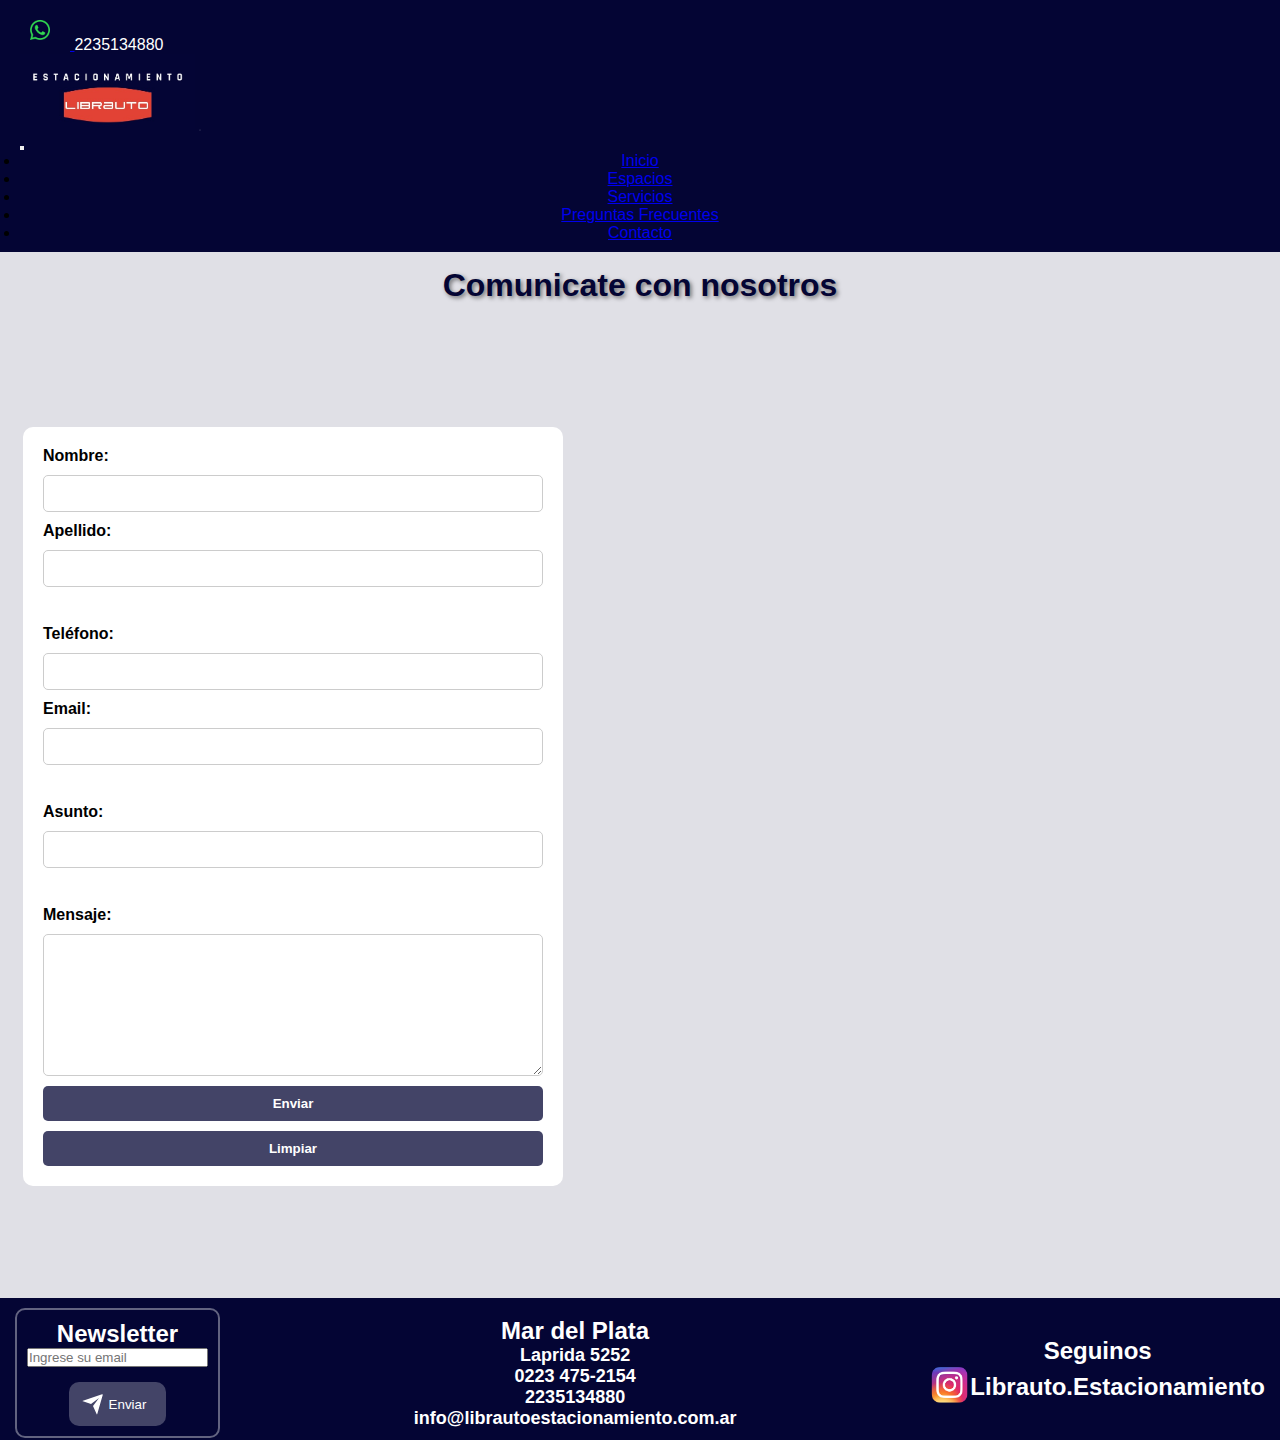
==== commit 43b8409d: "Se modifico bordes de mixing cards, se agrando fuente de card de index" ====
--- a/pages/Contacto.html
+++ b/pages/Contacto.html
@@ -21,7 +21,7 @@
                     </a>
                     <a href="https://api.whatsapp.com/send?phone=+5492235134880&text=¡Hola! Estoy interesado en el servicio." target="_blank" class="telefono">2235134880</a>
                 </div>
-                <a class="navbar-brand" href="../index.html"><img src="../imagenes/Logo principal.png" alt="Logo de Estacionamiento" class="logoprincipal"></a>
+                <a class="navbar-brand" href="../index.html"><img src="../imagenes/Logo principal.jpg" alt="Logo de Estacionamiento" class="logoprincipal"></a>
                 <button class="navbar-toggler" type="button" data-bs-toggle="offcanvas" data-bs-target="#offcanvasDarkNavbar" aria-controls="offcanvasDarkNavbar" aria-label="Toggle navigation">
                     <span class="navbar-toggler-icon"></span>
                 </button>
--- a/css/styles.css
+++ b/css/styles.css
@@ -213,8 +213,8 @@
 }
 .main .custom-card {
   background-color: rgba(98, 99, 128, 0.08);
-  border-bottom: 5px solid #626380;
-  border-right: 5px solid #626380;
+  border-bottom: 4px solid #626380;
+  border-right: 4px solid #626380;
   border-top: 1px solid rgba(98, 99, 128, 0.08);
   border-left: 1px solid rgba(98, 99, 128, 0.08);
   border-radius: 10px;
@@ -288,8 +288,8 @@
 }
 .main-espacios .titulo article {
   background-color: rgba(98, 99, 128, 0.08);
-  border-bottom: 5px solid #626380;
-  border-right: 5px solid #626380;
+  border-bottom: 4px solid #626380;
+  border-right: 4px solid #626380;
   border-top: 1px solid rgba(98, 99, 128, 0.08);
   border-left: 1px solid rgba(98, 99, 128, 0.08);
   border-radius: 10px;
@@ -298,8 +298,8 @@
   margin-bottom: 20px;
 }
 .main-espacios .titulo article:hover {
-  border-top: 5px solid #626380;
-  border-left: 5px solid #626380;
+  border-top: 4px solid #626380;
+  border-left: 4px solid #626380;
   border-bottom: 1px solid rgba(98, 99, 128, 0.08);
   border-right: 1px solid rgba(98, 99, 128, 0.08);
   border-radius: 10px;
@@ -401,8 +401,8 @@
 }
 .main-servicios .services .card {
   background-color: rgba(98, 99, 128, 0.08);
-  border-bottom: 5px solid #626380;
-  border-right: 5px solid #626380;
+  border-bottom: 4px solid #626380;
+  border-right: 4px solid #626380;
   border-top: 1px solid rgba(98, 99, 128, 0.08);
   border-left: 1px solid rgba(98, 99, 128, 0.08);
   border-radius: 10px;
@@ -560,27 +560,14 @@
   }
   /* Media query main index*/
   .main .articulos-content {
-    display: flex;
-    flex-grow: 1;
     padding: 5px;
     margin: 0px 5px 0px 5px;
-    gap: 15px;
+    gap: 25px;
     align-items: center;
   }
   .main .articulos-content .custom-card {
     padding: 5px;
     height: 66vh;
-  }
-  .main .articulos-content .custom-card .card-body-custom {
-    font-size: x-small;
-    padding: 0px 2px 0px 2px;
-  }
-  .main .articulos-content .custom-card .card-body-custom h5 {
-    font-size: small;
-    margin: 0px;
-  }
-  .main .articulos-content .custom-card .card-body-custom p {
-    margin: 0px;
   }
   .main .links img {
     height: auto;
@@ -669,9 +656,19 @@
     padding: 5px 5px;
   }
 }
-@media (max-width: 500px) and (min-width: 300px) {
+@media (max-width: 862px) and (min-width: 300px) {
   .main .articulos-content {
     flex-direction: column;
+    margin-bottom: 20px;
+  }
+  .main .articulos-content .custom-card .card-body-custom h5 {
+    font-size: medium;
+  }
+  .main .articulos-content .custom-card .card-body-custom p {
+    font-size: small;
+  }
+  .main .articulos-content .custom-card .card-body-custom ul li {
+    font-size: small;
   }
 }
 @media (max-width: 1100px) and (min-width: 863px) {
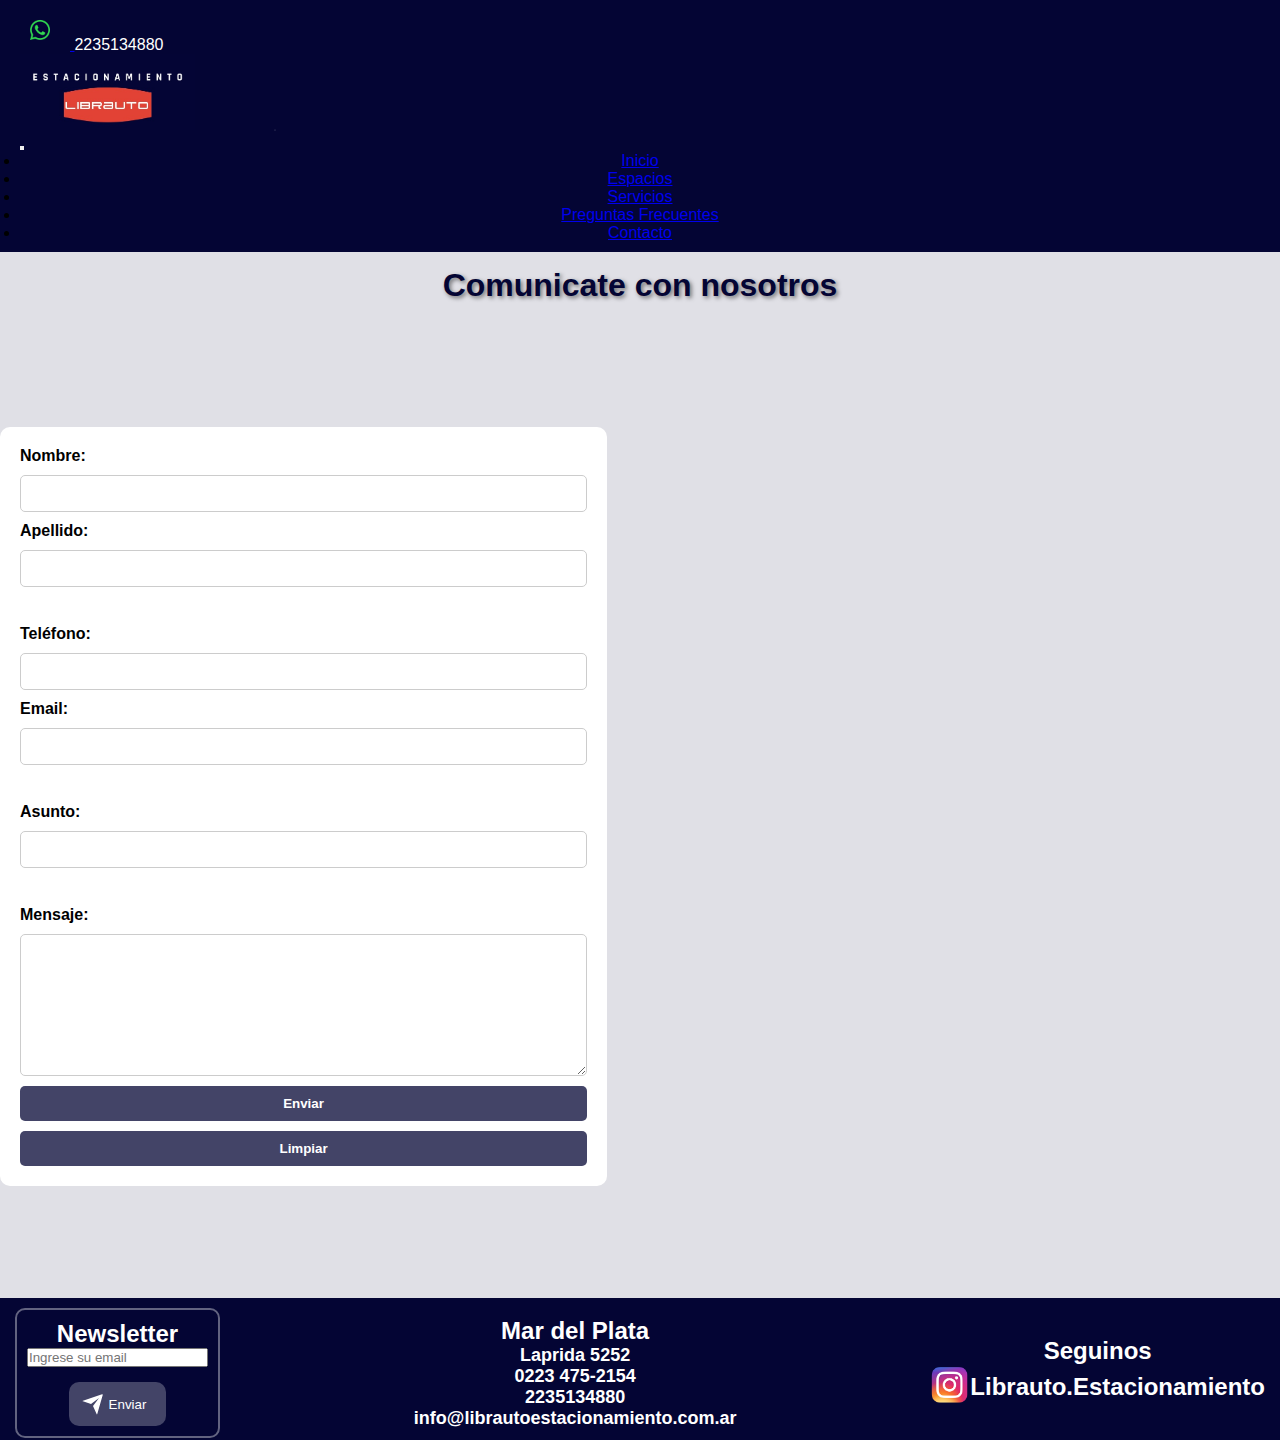
==== commit 497f8cdd: "se agregaron comentarios" ====
--- a/pages/Contacto.html
+++ b/pages/Contacto.html
@@ -13,6 +13,7 @@
 </head>
 <body>
     <header class="header">
+       <!-- Menu navegable-->
         <nav class="navbar navbar-dark navbar-custom">
             <div class="container-fluid">
                 <div class="d-flex align-items-center">
@@ -55,6 +56,7 @@
     <main >
         <h1 class="contact-tittle"><strong>Comunicate con nosotros</strong></h1>
         <div class="main-contact">
+         <!-- Formulario de contacto-->
         <form action="">
             <label for="nombre">Nombre:</label>
             <input type="text" id="nombre" name="nombre" required>
@@ -74,11 +76,14 @@
             <input type="submit" value="Enviar">
             <input type="reset" value="Limpiar">
         </form>
+         <!-- Iframe -->
         <iframe src="https://www.google.com/maps/embed?pb=!1m18!1m12!1m3!1d3143.524740063684!2d-57.581025949088115!3d-38.01154457319021!2m3!1f0!2f0!3f0!3m2!1i1024!2i768!4f13.1!3m3!1m2!1s0x9584deb89de830d3%3A0xe1a0d402e5dc899!2sLaprida%205252%2C%20B7602FMB%20Mar%20del%20Plata%2C%20Provincia%20de%20Buenos%20Aires!5e0!3m2!1ses!2sar!4v1694803906794!5m2!1ses!2sar" style="border:0;" allowfullscreen="" loading="lazy" referrerpolicy="no-referrer-when-downgrade" class=" iframe"></iframe>
        </div>
     </main>
+     <!-- Footer-->
     <footer class="footer">
         <section class="div-footer">
+          <!-- Newsletter-->
             <article class="newsletter">
                 <h2>Newsletter</h2>
                 <form action="" class="newsletter-form">
@@ -103,6 +108,7 @@
                       </button>
                 </form>
             </article>
+            <!-- Datos de contacto-->
             <article class="contacto">
                 <h2>Mar del Plata</h2>
                 <h4>Laprida 5252</h4>
@@ -110,6 +116,7 @@
                 <h4>2235134880</h4>
                 <h4>info@librautoestacionamiento.com.ar</h4>
             </article>
+             <!-- Redes sociales-->
             <article class="redes-sociales">
                 <h2>Seguinos</h2>
                 <div class="redes-content">
--- a/css/styles.css
+++ b/css/styles.css
@@ -54,6 +54,7 @@
 .navbar-custom .logoprincipal {
   height: auto;
   width: 175px;
+  margin-right: 75px;
 }
 .navbar-custom .logowhatsapp {
   width: 40px;
@@ -438,9 +439,12 @@
   background-color: #E0E0E6;
   padding: 60px 0px 100px 0px;
 }
+.grid-container-faq .main-faq .faq-container {
+  padding: 0px 550px 0px 550px;
+}
 .grid-container-faq .main-faq .tittle-faq {
   text-align: center;
-  padding: 0px 0px 35px 50px;
+  padding: 0px 0px 35px 15px;
   color: #040534;
 }
 .grid-container-faq .main-faq .tittle-faq .faq {
@@ -489,7 +493,7 @@
   padding: 20px;
   border-radius: 10px;
   display: flex;
-  width: 60vh;
+  width: 70vh;
   flex-direction: column;
   gap: 10px;
 }
@@ -589,12 +593,20 @@
   .main-espacios .titulo article p {
     font-size: small;
   }
+  /* Media query para Services*/
+  .main-servicios .services {
+    gap: 25px;
+  }
   /* Media query para FAQ*/
   .grid-container-faq .main-faq {
     padding-top: 35px;
+    padding-bottom: 0px;
+  }
+  .grid-container-faq .main-faq .faq-container {
+    padding: 0px 75px 40px 75px;
   }
   .grid-container-faq .main-faq .tittle-faq {
-    padding: 0px 0px 20px 10px;
+    padding: 0px 5px 20px 5px;
   }
   .grid-container-faq .main-faq .faq {
     padding-left: 5px;
@@ -633,18 +645,17 @@
     display: flex;
     flex-direction: column;
     align-items: center;
+    gap: 50px;
   }
   .main-contact form {
-    margin-left: 2px;
-    margin-right: 52px;
-    margin-bottom: 1px;
-    width: auto;
+    width: 60%;
   }
   .main-contact .iframe {
-    width: 100%;
-    height: 100vh;
+    width: 80%;
+    height: 40vh;
     margin-left: 5px;
     margin-right: 5px;
+    margin-bottom: 25px;
   }
 }
 @media (max-width: 352px) and (min-width: 300px) {
@@ -698,6 +709,13 @@
   .main .links img {
     height: auto;
   }
+  .grid-container-faq .main-faq {
+    padding-top: 35px;
+    padding-bottom: 0px;
+  }
+  .grid-container-faq .main-faq .faq-container {
+    padding: 0px 75px 40px 75px;
+  }
   .footer .div-footer {
     gap: 10px;
   }
